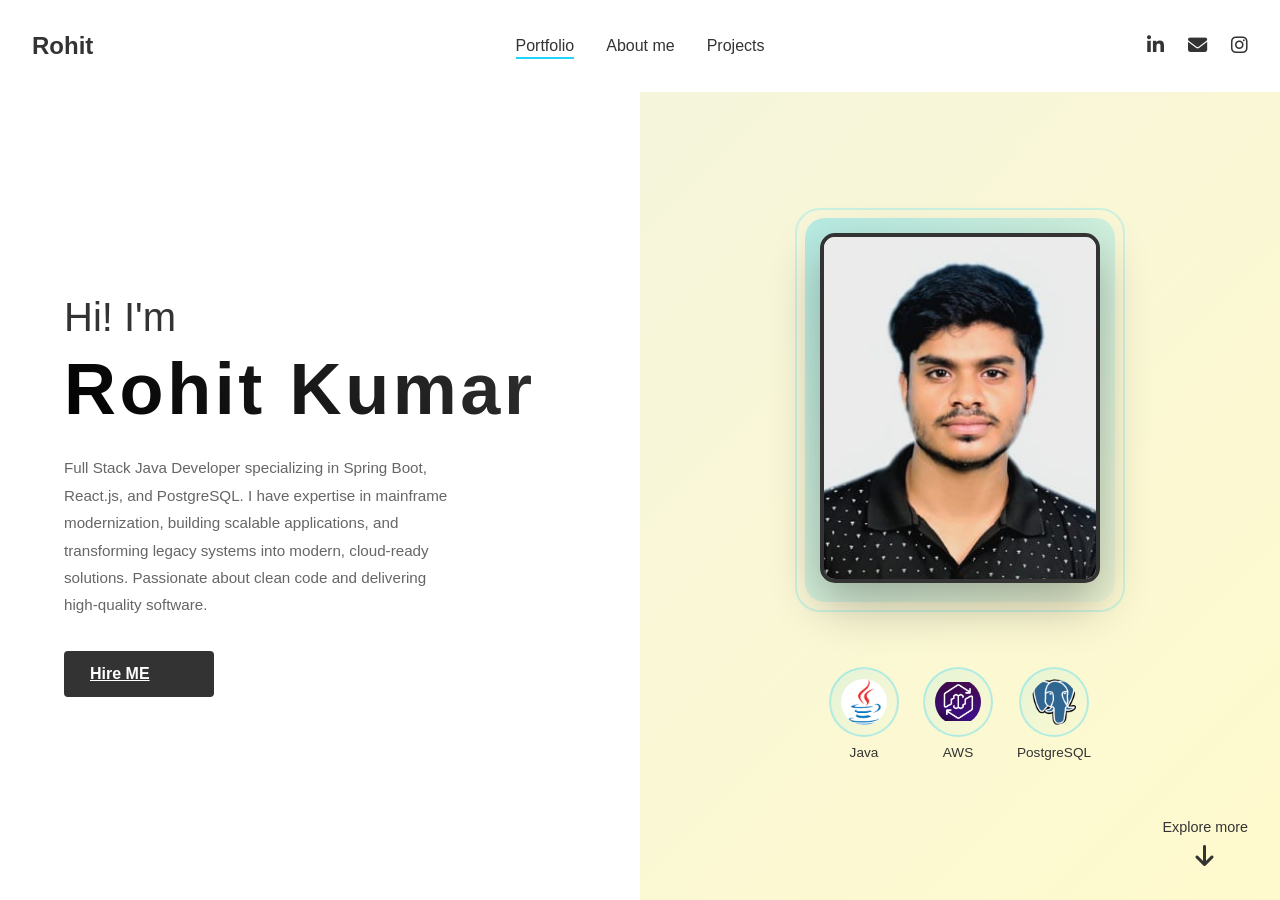
==== index.html @ 479e3df4 "Initial Commit First version with inital required information and one demo video" ====
<!DOCTYPE html>
<html lang="en">
<head>
    <meta charset="UTF-8">
    <meta name="viewport" content="width=device-width, initial-scale=1.0">
    <title>Rohit - Portfolio</title>
    <link rel="stylesheet" href="design/style.css">
    <link rel="stylesheet" href="https://cdnjs.cloudflare.com/ajax/libs/font-awesome/6.4.0/css/all.min.css">
</head>
<body>
    <div class="container">
        <!-- Header -->
        <header class="header">
            <div class="logo">Rohit</div>
            <nav class="navbar">
                <ul>
                    <li><a href="index.html" class="active">Portfolio</a></li>
                    <li><a href="html/about.html">About me</a></li>
                    <li><a href="html/projects.html">Projects</a></li>
                </ul>
            </nav>
            <div class="social-icons">
                <a href="https://linkedin.com/in/rohitcse14" target="_blank"><i class="fab fa-linkedin-in"></i></a>
                <a href="mailto:rkmr2003@gmail.com"><i class="fas fa-envelope"></i></a>
                <a href="https://www.instagram.com/_rohit_26k/" target="_blank"><i class="fab fa-instagram"></i></a>
            </div>
        </header>

        <!-- Main Content -->
        <main class="main-content">
            <section class="hero-section">
                <div class="hero-left">
                    <h1 class="greeting">Hi! I'm</h1>
                    <h2 class="name">Rohit Kumar</h2>
                    <p class="description">
                        Full Stack Java Developer specializing in Spring Boot, React.js, and PostgreSQL. I have expertise in mainframe modernization, building scalable applications, and transforming legacy systems into modern, cloud-ready solutions. Passionate about clean code and delivering high-quality software.
                    </p>
                    <a href="mailto:rkmr2003@gmail.com" class="hire-btn">Hire ME</a>
                </div>
                <div class="hero-right">
                    <div class="profile-image">
                        <img src="images/profile.jpg" alt="Rohit Kumar" class="profile-pic">
                    </div>
                    <div class="skills-bubbles">
                        <div class="skill-bubble">
                            <img src="images/java.png" alt="Java" class="bubble-icon">
                            <p>Java</p>
                        </div>
                        <div class="skill-bubble">
                            <img src="images/aws-transform.png" alt="AWS Transform" class="bubble-icon">
                            <p>AWS</p>
                        </div>
                        <div class="skill-bubble">
                            <img src="images/postgresql.png" alt="PostgreSQL" class="bubble-icon">
                            <p>PostgreSQL</p>
                        </div>
                    </div>
                </div>
            </section>

            <div class="explore-more" id="exploreMore">
                <p>Explore more</p>
                <i class="fas fa-arrow-down"></i>
            </div>
        </main>
    </div>

    <script src="js/script.js"></script>
</body>
</html>
---- design/style.css ----
* {
    margin: 0;
    padding: 0;
    box-sizing: border-box;
    scroll-behavior: smooth;
}

:root {
    --primary-color: #333;
    --secondary-color: #f5f5dc;
    --accent-color: #21d4fd;
    --text-color: #333;
    --light-bg: #ffffff;
}

html, body {
    height: 100%;
    font-family: 'Segoe UI', Tahoma, Geneva, Verdana, sans-serif;
    color: var(--text-color);
}

.container {
    display: flex;
    flex-direction: column;
    min-height: 100vh;
}

/* Header Styles */
.header {
    display: flex;
    justify-content: space-between;
    align-items: center;
    padding: 2rem;
    background-color: var(--light-bg);
    position: relative;
    z-index: 100;
}

.logo {
    font-size: 1.5rem;
    font-weight: bold;
    color: var(--text-color);
    min-width: 120px;
}

.navbar {
    flex: 1;
    display: flex;
    justify-content: center;
}

.navbar ul {
    list-style: none;
    display: flex;
    gap: 2rem;
}

.navbar a {
    text-decoration: none;
    color: var(--text-color);
    font-weight: 500;
    position: relative;
    transition: color 0.3s ease;
}

.navbar a::after {
    content: '';
    position: absolute;
    bottom: -5px;
    left: 0;
    width: 0;
    height: 2px;
    background-color: var(--accent-color);
    transition: width 0.3s ease;
}

.navbar a:hover::after,
.navbar a.active::after {
    width: 100%;
}

.social-icons {
    display: flex;
    gap: 1.5rem;
    min-width: 120px;
    justify-content: flex-end;
}

.social-icons a {
    color: var(--text-color);
    font-size: 1.2rem;
    text-decoration: none;
    transition: color 0.3s ease, transform 0.3s ease;
}

.social-icons a:hover {
    color: var(--accent-color);
    transform: translateY(-3px);
}

/* Main Content */
.main-content {
    flex: 1;
    display: flex;
    position: relative;
    overflow: hidden;
}

.hero-section {
    display: grid;
    grid-template-columns: 1fr 1fr;
    width: 100%;
    min-height: calc(100vh - 100px);
}

.hero-left {
    background-color: var(--light-bg);
    padding: 4rem;
    display: flex;
    flex-direction: column;
    justify-content: center;
    position: relative;
    z-index: 2;
}

.hero-right {
    background: linear-gradient(135deg, #f5f5dc 0%, #fffacd 100%);
    padding: 4rem;
    display: flex;
    flex-direction: column;
    justify-content: center;
    align-items: center;
    position: relative;
}

.greeting {
    font-size: 2.5rem;
    font-weight: 500;
    color: var(--text-color);
    margin-bottom: 0.5rem;
}

.name {
    font-size: 4.5rem;
    font-weight: bold;
    background: linear-gradient(45deg, #000, #333);
    -webkit-background-clip: text;
    -webkit-text-fill-color: transparent;
    background-clip: text;
    margin-bottom: 1.5rem;
    letter-spacing: 0.05em;
}

.description {
    font-size: 0.95rem;
    line-height: 1.8;
    color: #666;
    margin-bottom: 2rem;
    max-width: 400px;
}

.hire-btn {
    width: 150px;
    padding: 0.75rem 1.5rem;
    background-color: var(--primary-color);
    color: white;
    border: 2px solid var(--primary-color);
    border-radius: 4px;
    font-size: 1rem;
    font-weight: 600;
    cursor: pointer;
    transition: all 0.3s ease;
}

.hire-btn:hover {
    background-color: transparent;
    color: var(--primary-color);
}

/* Profile Image */
.profile-image {
    margin-bottom: 3rem;
    position: relative;
    display: inline-block;
}

.profile-pic {
    width: 280px;
    height: 350px;
    object-fit: cover;
    border-radius: 15px;
    box-shadow: 0 20px 50px rgba(0, 0, 0, 0.3);
    border: 4px solid var(--primary-color);
    transition: transform 0.3s ease, box-shadow 0.3s ease;
    position: relative;
    z-index: 2;
}

.profile-pic:hover {
    transform: translateY(-10px);
    box-shadow: 0 30px 70px rgba(0, 0, 0, 0.4);
}

.profile-image::before {
    content: '';
    position: absolute;
    top: -15px;
    left: -15px;
    right: -15px;
    bottom: -15px;
    background: linear-gradient(135deg, var(--accent-color), rgba(33, 212, 253, 0.2));
    border-radius: 20px;
    z-index: 1;
    opacity: 0.3;
}

.profile-image::after {
    content: '';
    position: absolute;
    top: -25px;
    left: -25px;
    right: -25px;
    bottom: -25px;
    border: 2px solid var(--accent-color);
    border-radius: 25px;
    opacity: 0.2;
    z-index: 0;
    animation: rotateBorder 8s linear infinite;
}

@keyframes rotateBorder {
    0% {
        transform: rotate(0deg);
    }
    100% {
        transform: rotate(360deg);
    }
}

/* Statistics */
.stats {
    display: flex;
    gap: 4rem;
    margin-top: 2rem;
}

.stat-item {
    text-align: center;
}

.stat-item h3 {
    font-size: 2.5rem;
    font-weight: bold;
    color: var(--primary-color);
    margin-bottom: 0.5rem;
}

.stat-item p {
    font-size: 0.9rem;
    color: #666;
}

/* Skills Bubbles */
.skills-bubbles {
    display: flex;
    justify-content: center;
    align-items: center;
    gap: 1.5rem;
    flex-wrap: wrap;
    margin-top: 2rem;
}

.skill-bubble {
    display: flex;
    flex-direction: column;
    align-items: center;
    gap: 0.5rem;
    transition: all 0.3s ease;
}

.bubble-icon {
    width: 70px;
    height: 70px;
    object-fit: contain;
    padding: 10px;
    background: linear-gradient(135deg, rgba(33, 212, 253, 0.1) 0%, rgba(255, 255, 255, 0) 100%);
    border-radius: 50%;
    border: 2px solid rgba(33, 212, 253, 0.3);
    transition: all 0.3s ease;
}

.skill-bubble:hover .bubble-icon {
    transform: scale(1.1) translateY(-5px);
    background: linear-gradient(135deg, rgba(33, 212, 253, 0.25) 0%, rgba(33, 212, 253, 0.1) 100%);
    border-color: var(--accent-color);
    box-shadow: 0 8px 20px rgba(33, 212, 253, 0.3);
}

.skill-bubble p {
    font-size: 0.85rem;
    color: var(--primary-color);
    font-weight: 500;
    text-align: center;
}

/* Explore More */
.explore-more {
    position: absolute;
    bottom: 2rem;
    right: 2rem;
    text-align: center;
    animation: bounce 2s infinite;
}

.explore-more p {
    font-size: 0.9rem;
    margin-bottom: 0.5rem;
    color: var(--text-color);
}

.explore-more i {
    font-size: 1.5rem;
    color: var(--text-color);
}

@keyframes bounce {
    0%, 100% {
        transform: translateY(0);
    }
    50% {
        transform: translateY(10px);
    }
}

/* Slide animations for page transitions */
@keyframes slideOutUp {
    0% {
        opacity: 1;
        transform: translateY(0);
    }
    100% {
        opacity: 0;
        transform: translateY(-100%);
    }
}

@keyframes slideInDown {
    0% {
        opacity: 0;
        transform: translateY(100%);
    }
    100% {
        opacity: 1;
        transform: translateY(0);
    }
}

@keyframes fadeOut {
    0% {
        opacity: 1;
    }
    100% {
        opacity: 0;
    }
}

/* Responsive Design */
/* About Page Styles */
.about-main {
    padding: 3rem 2rem;
    max-width: 1100px;
    margin: 0 auto;
    flex: 1;
    background: linear-gradient(135deg, 
        rgba(255, 255, 255, 1) 0%, 
        rgba(240, 248, 255, 0.5) 50%, 
        rgba(255, 245, 250, 0.3) 100%);
    position: relative;
}

.about-section {
    margin-bottom: 4rem;
    background: linear-gradient(135deg, rgba(255,255,255,0.9), rgba(245,250,255,0.95));
    padding: 2.5rem 2rem;
    border-radius: 20px;
    border: 1px solid rgba(33, 212, 253, 0.1);
    box-shadow: 0 10px 40px rgba(33, 212, 253, 0.08);
    transition: all 0.3s ease;
}

.about-section:hover {
    box-shadow: 0 15px 50px rgba(33, 212, 253, 0.12);
    border-color: rgba(33, 212, 253, 0.2);
}

.about-section:nth-child(odd) {
    background: linear-gradient(135deg, rgba(33, 212, 253, 0.05) 0%, rgba(255, 255, 255, 0.95) 100%);
}

.about-section:nth-child(even) {
    background: linear-gradient(135deg, rgba(255, 240, 245, 0.6) 0%, rgba(255, 255, 255, 0.95) 100%);
}

.about-section h1 {
    font-size: 3rem;
    color: var(--primary-color);
    margin-bottom: 2rem;
    position: relative;
    padding-bottom: 1rem;
}

.about-section h1::after {
    content: '';
    position: absolute;
    bottom: 0;
    left: 0;
    width: 100px;
    height: 4px;
    background: linear-gradient(90deg, var(--accent-color), transparent);
    border-radius: 2px;
}

.about-section h2 {
    font-size: 2rem;
    color: var(--primary-color);
    margin-bottom: 2rem;
    display: flex;
    align-items: center;
    gap: 1rem;
    position: relative;
}

.about-section h2 i {
    color: var(--accent-color);
    font-size: 2.2rem;
    background: rgba(33, 212, 253, 0.1);
    width: 50px;
    height: 50px;
    display: flex;
    align-items: center;
    justify-content: center;
    border-radius: 10px;
    transition: all 0.3s ease;
}

.about-section h2:hover i {
    background: var(--accent-color);
    color: white;
    transform: scale(1.1) rotate(5deg);
}

/* Intro Section */
.intro-section {
    background: linear-gradient(135deg, rgba(33, 212, 253, 0.2), rgba(100, 200, 255, 0.15)) !important;
    padding: 3rem;
    border-radius: 20px;
    border: 2px solid rgba(33, 212, 253, 0.4);
    backdrop-filter: blur(10px);
    box-shadow: 0 8px 32px rgba(33, 212, 253, 0.15);
    transition: all 0.3s ease;
}

.intro-section:hover {
    transform: translateY(-5px);
    box-shadow: 0 15px 50px rgba(33, 212, 253, 0.15);
    border-color: var(--accent-color);
}

.intro-content p {
    margin: 0.8rem 0;
    font-size: 1.05rem;
    color: #333;
    line-height: 1.6;
}

.intro-content p:first-child strong {
    font-size: 2rem;
    color: var(--primary-color);
    display: block;
    margin-bottom: 1rem;
}

.intro-content p i {
    color: var(--accent-color);
    margin-right: 0.75rem;
    width: 24px;
    font-weight: bold;
}

/* Objective Section */
.about-section > p {
    font-size: 1.1rem;
    line-height: 1.8;
    color: #333;
    background: linear-gradient(135deg, rgba(255,255,255,1) 0%, rgba(240,248,255,0.6) 100%);
    padding: 2.5rem;
    border-radius: 15px;
    border: 2px solid rgba(33, 212, 253, 0.15);
    border-left: 6px solid var(--accent-color);
    box-shadow: 0 8px 25px rgba(33, 212, 253, 0.1);
    transition: all 0.3s ease;
}

.about-section > p:hover {
    transform: translateY(-3px);
    box-shadow: 0 12px 35px rgba(33, 212, 253, 0.15);
    border-color: rgba(33, 212, 253, 0.25);
}

/* Skills Grid */
.skills-grid {
    display: grid;
    grid-template-columns: repeat(auto-fit, minmax(280px, 1fr));
    gap: 2rem;
}

.skill-category {
    background: linear-gradient(135deg, #ffffff 0%, #f0f8ff 100%);
    padding: 2rem;
    border-radius: 15px;
    border: 2px solid rgba(33, 212, 253, 0.15);
    transition: all 0.3s cubic-bezier(0.25, 0.46, 0.45, 0.94);
    box-shadow: 0 5px 25px rgba(33, 212, 253, 0.1);
    position: relative;
    overflow: hidden;
}

.skill-category::before {
    content: '';
    position: absolute;
    top: 0;
    right: -40px;
    width: 120px;
    height: 120px;
    background: radial-gradient(circle, rgba(33, 212, 253, 0.1), transparent);
    border-radius: 50%;
}

.skill-category:hover {
    transform: translateY(-10px);
    border-color: var(--accent-color);
    box-shadow: 0 15px 50px rgba(33, 212, 253, 0.25);
    background: linear-gradient(135deg, #f0f8ff, #ffffff);
}

.skill-category h3 {
    font-size: 1.3rem;
    color: var(--primary-color);
    margin-bottom: 1.5rem;
    display: flex;
    align-items: center;
}

.skill-category h3::before {
    content: '';
    display: inline-block;
    width: 8px;
    height: 8px;
    background: var(--accent-color);
    border-radius: 50%;
    margin-right: 0.75rem;
}

.skill-tags {
    display: flex;
    flex-wrap: wrap;
    gap: 0.7rem;
}

.skill-tag {
    display: inline-block;
    background: linear-gradient(135deg, #f0f0f0, #e8e8ff);
    color: var(--primary-color);
    padding: 0.6rem 1.2rem;
    border-radius: 25px;
    font-size: 0.9rem;
    font-weight: 500;
    border: 1.5px solid var(--accent-color);
    transition: all 0.3s ease;
    cursor: pointer;
    position: relative;
    overflow: hidden;
}

.skill-tag::before {
    content: '';
    position: absolute;
    top: 0;
    left: -100%;
    width: 100%;
    height: 100%;
    background: var(--accent-color);
    transition: left 0.3s ease;
    z-index: -1;
}

.skill-tag:hover {
    color: white;
    transform: translateY(-3px);
    box-shadow: 0 8px 15px rgba(33, 212, 253, 0.3);
}

.skill-tag:hover::before {
    left: 0;
}

/* Experience */
.experience-item {
    background: linear-gradient(135deg, #ffffff 0%, #f5faff 100%);
    padding: 2.5rem;
    border-radius: 15px;
    border: 2px solid rgba(33, 212, 253, 0.15);
    border-left: 6px solid var(--accent-color);
    box-shadow: 0 8px 30px rgba(33, 212, 253, 0.12);
    transition: all 0.3s ease;
    position: relative;
    overflow: hidden;
}

.experience-item::before {
    content: '';
    position: absolute;
    top: -50px;
    right: -50px;
    width: 200px;
    height: 200px;
    background: radial-gradient(circle, rgba(33, 212, 253, 0.1), transparent);
    border-radius: 50%;
}

.experience-item:hover {
    transform: translateY(-8px);
    box-shadow: 0 20px 60px rgba(33, 212, 253, 0.2);
    border-color: rgba(33, 212, 253, 0.3);
}

.exp-header {
    display: flex;
    justify-content: space-between;
    align-items: flex-start;
    margin-bottom: 1rem;
    gap: 1rem;
}

.exp-header h3 {
    font-size: 1.6rem;
    color: var(--primary-color);
    margin: 0;
    font-weight: 600;
}

.exp-date {
    color: white;
    background: var(--accent-color);
    font-weight: 600;
    font-size: 0.85rem;
    padding: 0.5rem 1rem;
    border-radius: 20px;
    white-space: nowrap;
    box-shadow: 0 4px 12px rgba(33, 212, 253, 0.4);
}

.exp-company {
    color: #666;
    margin-bottom: 1.5rem;
    font-size: 1rem;
    font-weight: 500;
    display: flex;
    align-items: center;
    gap: 0.5rem;
}

.exp-company::before {
    content: '▼';
    color: var(--accent-color);
    font-size: 0.7rem;
}

.exp-project {
    margin-bottom: 2rem;
    padding-bottom: 2rem;
    border-bottom: 1px dashed rgba(33, 212, 253, 0.2);
}

.exp-project:last-child {
    margin-bottom: 0;
    padding-bottom: 0;
    border-bottom: none;
}

.exp-project h4 {
    color: var(--primary-color);
    margin-bottom: 1rem;
    font-size: 1.1rem;
    display: flex;
    align-items: center;
    gap: 0.5rem;
}

.exp-project h4::before {
    content: '→';
    color: var(--accent-color);
    font-weight: bold;
    font-size: 1.2rem;
}

.exp-project ul {
    margin-left: 1.5rem;
    color: #555;
    line-height: 1.9;
}

.exp-project li {
    margin-bottom: 0.75rem;
    position: relative;
}

.exp-project li::before {
    content: '•';
    color: var(--accent-color);
    font-weight: bold;
    margin-right: 0.75rem;
}

/* Education */
.education-item {
    background: linear-gradient(135deg, #ffffff 0%, #e0f7ff 100%);
    padding: 2rem;
    border-radius: 15px;
    border: 2px solid rgba(33, 212, 253, 0.25);
    box-shadow: 0 8px 30px rgba(33, 212, 253, 0.15);
    transition: all 0.3s ease;
    position: relative;
    overflow: hidden;
}

.education-item::after {
    content: '';
    position: absolute;
    bottom: -30px;
    left: -30px;
    width: 150px;
    height: 150px;
    background: radial-gradient(circle, rgba(33, 212, 253, 0.08), transparent);
    border-radius: 50%;
}

.education-item:hover {
    transform: scale(1.02) translateY(-5px);
    box-shadow: 0 15px 50px rgba(33, 212, 253, 0.25);
    border-color: var(--accent-color);
}

.education-item h3 {
    color: var(--primary-color);
    margin-bottom: 0.75rem;
    font-size: 1.4rem;
}

.edu-details {
    color: #666;
    font-size: 1rem;
    line-height: 1.6;
}

/* Certifications and Achievements */
.cert-list,
.achievement-list {
    list-style: none;
    padding: 0;
}

.cert-list li,
.achievement-list li {
    padding: 1.2rem;
    color: #555;
    display: flex;
    align-items: flex-start;
    gap: 1rem;
    margin-bottom: 1rem;
    background: linear-gradient(135deg, rgba(255,255,255,1) 0%, rgba(240,248,255,0.8) 100%);
    border-radius: 12px;
    border-left: 5px solid var(--accent-color);
    border: 2px solid rgba(33, 212, 253, 0.15);
    border-left: 5px solid var(--accent-color);
    transition: all 0.3s ease;
    cursor: pointer;
    box-shadow: 0 4px 15px rgba(33, 212, 253, 0.08);
}

.cert-list li:hover,
.achievement-list li:hover {
    transform: translateX(8px) translateY(-2px);
    box-shadow: 0 12px 30px rgba(33, 212, 253, 0.2);
    background: linear-gradient(135deg, rgba(33,212,253,0.08) 0%, rgba(240,248,255,1) 100%);
    border-color: rgba(33, 212, 253, 0.3);
}

.cert-list i,
.achievement-list i {
    color: var(--accent-color);
    font-size: 1.3rem;
    flex-shrink: 0;
    margin-top: 0.2rem;
}

.cert-list li:last-child,
.achievement-list li:last-child {
    margin-bottom: 0;
}

/* Responsive Design */
@media (max-width: 768px) {
    .header {
        flex-wrap: wrap;
        padding: 1rem;
    }

    .navbar ul {
        flex-direction: column;
        gap: 1rem;
        width: 100%;
        margin: 1rem 0;
    }

    .hero-section {
        grid-template-columns: 1fr;
        min-height: auto;
    }

    .hero-left,
    .hero-right {
        padding: 2rem;
    }

    .greeting {
        font-size: 1.8rem;
    }

    .name {
        font-size: 2.5rem;
    }

    .description {
        font-size: 0.9rem;
    }

    .profile-pic {
        width: 200px;
        height: 250px;
    }

    .stats {
        flex-direction: column;
        gap: 1.5rem;
    }

    .social-icons {
        width: 100%;
        justify-content: center;
        margin-bottom: 1rem;
    }

    .skills-bubbles {
        gap: 1rem;
        margin-top: 1.5rem;
    }

    .bubble-icon {
        width: 60px;
        height: 60px;
    }

    .skill-bubble p {
        font-size: 0.8rem;
    }

    .explore-more {
        position: static;
        padding: 1rem;
    }

    .about-main {
        padding: 1.5rem;
    }

    .about-section h1 {
        font-size: 2rem;
    }

    .about-section h2 {
        font-size: 1.4rem;
    }

    .about-section h2 i {
        width: 40px;
        height: 40px;
        font-size: 1.8rem;
    }

    .intro-section {
        padding: 1.5rem;
    }

    .exp-header {
        flex-direction: column;
        align-items: flex-start;
    }

    .exp-date {
        margin-top: 0.5rem;
    }

    .skills-grid {
        grid-template-columns: 1fr;
    }

    .skill-category {
        padding: 1.5rem;
    }
}/* Projects Page Styles */
.projects-main {
    padding: 3rem 2rem;
    max-width: 1200px;
    margin: 0 auto;
    flex: 1;
    background: linear-gradient(135deg, 
        rgba(255, 255, 255, 1) 0%, 
        rgba(240, 248, 255, 0.5) 50%, 
        rgba(255, 245, 250, 0.3) 100%);
    position: relative;
}

.projects-header {
    text-align: center;
    margin-bottom: 4rem;
    background: linear-gradient(135deg, rgba(33, 212, 253, 0.1) 0%, rgba(255, 245, 250, 0.4) 100%);
    padding: 3rem 2rem;
    border-radius: 20px;
    border: 2px solid rgba(33, 212, 253, 0.15);
    box-shadow: 0 10px 40px rgba(33, 212, 253, 0.1);
}

.projects-header h1 {
    font-size: 3rem;
    color: var(--primary-color);
    margin-bottom: 1rem;
    position: relative;
    padding-bottom: 1rem;
}

.projects-header h1::after {
    content: '';
    position: absolute;
    bottom: 0;
    left: 50%;
    transform: translateX(-50%);
    width: 100px;
    height: 4px;
    background: linear-gradient(90deg, transparent, var(--accent-color), transparent);
    border-radius: 2px;
}

.projects-intro {
    font-size: 1.1rem;
    color: #333;
    max-width: 600px;
    margin: 0 auto;
    line-height: 1.6;
}

/* Project Items */
.project-item {
    margin-bottom: 5rem;
    padding: 3rem;
    background: linear-gradient(135deg, #ffffff 0%, #f5faff 100%);
    border-radius: 20px;
    box-shadow: 0 10px 40px rgba(33, 212, 253, 0.12);
    border: 2px solid rgba(33, 212, 253, 0.15);
    transition: all 0.3s ease;
    position: relative;
    overflow: hidden;
}

.project-item::before {
    content: '';
    position: absolute;
    top: -100px;
    right: -100px;
    width: 300px;
    height: 300px;
    background: radial-gradient(circle, rgba(33, 212, 253, 0.08), transparent);
    border-radius: 50%;
    pointer-events: none;
}

.project-item:hover {
    transform: translateY(-8px);
    box-shadow: 0 20px 60px rgba(33, 212, 253, 0.2);
    border-color: rgba(33, 212, 253, 0.3);
}

.project-content {
    display: grid;
    grid-template-columns: 1fr 1fr;
    gap: 3rem;
    align-items: center;
}

.project-info h2 {
    font-size: 2rem;
    color: var(--primary-color);
    margin-bottom: 1rem;
    display: flex;
    align-items: center;
    gap: 0.75rem;
}

.project-info h2 i {
    color: var(--accent-color);
    font-size: 2.2rem;
}

.project-type {
    display: flex;
    flex-wrap: wrap;
    gap: 0.75rem;
    margin-bottom: 1.5rem;
}

.badge {
    display: inline-block;
    background: linear-gradient(135deg, var(--accent-color), rgba(33, 212, 253, 0.7));
    color: white;
    padding: 0.5rem 1rem;
    border-radius: 20px;
    font-size: 0.85rem;
    font-weight: 600;
    box-shadow: 0 4px 12px rgba(33, 212, 253, 0.3);
}

.project-description {
    font-size: 1rem;
    line-height: 1.8;
    color: #333;
    margin-bottom: 2rem;
}

.project-tagline {
    font-size: 1.05rem;
    font-style: italic;
    color: var(--accent-color);
    margin-bottom: 1.5rem;
    font-weight: 500;
    padding-bottom: 1rem;
    border-bottom: 2px solid rgba(33, 212, 253, 0.2);
}

.project-features {
    background: linear-gradient(135deg, rgba(33, 212, 253, 0.08) 0%, rgba(240, 248, 255, 0.6) 100%);
    padding: 1.5rem;
    border-radius: 12px;
    margin-bottom: 2rem;
    border: 2px solid rgba(33, 212, 253, 0.15);
    border-left: 5px solid var(--accent-color);
    box-shadow: 0 4px 15px rgba(33, 212, 253, 0.1);
    transition: all 0.3s ease;
}

.project-features:hover {
    box-shadow: 0 8px 25px rgba(33, 212, 253, 0.15);
    border-color: rgba(33, 212, 253, 0.25);
}

.project-features h4 {
    color: var(--primary-color);
    margin-bottom: 1rem;
    font-size: 1rem;
    display: flex;
    align-items: center;
    gap: 0.5rem;
}

.project-features h4 i {
    color: var(--accent-color);
}

.features-list {
    list-style: none;
    padding: 0;
    margin: 0;
}

.features-list li {
    padding: 0.6rem 0;
    color: #333;
    display: flex;
    align-items: center;
    gap: 0.75rem;
    font-size: 0.95rem;
    line-height: 1.6;
}

.features-list li::before {
    content: '✓';
    color: var(--accent-color);
    font-weight: bold;
    font-size: 1.1rem;
    flex-shrink: 0;
}\n\n.project-tech h4 {
    color: var(--primary-color);
    margin-bottom: 1rem;
    font-size: 1rem;
    display: flex;
    align-items: center;
    gap: 0.5rem;
}

.project-tech h4 i {
    color: var(--accent-color);
}

.project-tech {
    margin-top: 3rem;
}

.tech-list {
    display: flex;
    flex-wrap: wrap;
    gap: 0.5rem;
}

.tech-tag {
    display: inline-block;
    background: #f0f0f0;
    color: var(--primary-color);
    padding: 0.5rem 0.8rem;
    border-radius: 8px;
    font-size: 0.9rem;
    border: 1px solid var(--accent-color);
    transition: all 0.3s ease;
}

.tech-tag:hover {
    background: var(--accent-color);
    color: white;
    transform: translateY(-2px);
    box-shadow: 0 4px 12px rgba(33, 212, 253, 0.3);
}

/* Video Styling */
.project-video {
    position: relative;
}

.video-wrapper {
    position: relative;
    width: 100%;
    border-radius: 15px;
    overflow: hidden;
    box-shadow: 0 15px 50px rgba(33, 212, 253, 0.2);
    border: 2px solid rgba(33, 212, 253, 0.2);
    background: linear-gradient(135deg, #f0f8ff, #fff5f0);
}

.project-video-player {
    width: 100%;
    height: auto;
    display: block;
    transition: transform 0.3s ease;
}

.video-wrapper:hover .project-video-player {
    transform: scale(1.02);
}

.video-overlay {
    position: absolute;
    top: 0;
    left: 0;
    right: 0;
    bottom: 0;
    background: radial-gradient(circle at 30% 30%, rgba(33, 212, 253, 0.1), transparent);
    pointer-events: none;
    border-radius: 15px;
}

.video-caption {
    text-align: center;
    margin-top: 1rem;
    color: #333;
    font-size: 0.95rem;
    font-weight: 500;
}

/* Coming Soon Section */
.projects-coming {
    text-align: center;
    padding: 3rem;
    margin-top: 4rem;
}

.coming-card {
    background: linear-gradient(135deg, rgba(33, 212, 253, 0.15) 0%, rgba(255, 240, 245, 0.6) 100%);
    padding: 3rem;
    border-radius: 15px;
    border: 2px solid rgba(33, 212, 253, 0.25);
    box-shadow: 0 10px 40px rgba(33, 212, 253, 0.12);
    transition: all 0.3s ease;
    backdrop-filter: blur(10px);
}

.coming-card:hover {
    transform: translateY(-5px);
    box-shadow: 0 15px 50px rgba(33, 212, 253, 0.2);
    border-color: rgba(33, 212, 253, 0.4);
}

.coming-card i {
    font-size: 3rem;
    color: var(--accent-color);
    margin-bottom: 1rem;
    display: block;
}

.coming-card h3 {
    font-size: 1.8rem;
    color: var(--primary-color);
    margin-bottom: 0.75rem;
}

.coming-card p {
    color: #333;
    font-size: 1rem;
}

/* Responsive Design for Projects */
@media (max-width: 768px) {
    .projects-main {
        padding: 1.5rem;
    }

    .projects-header h1 {
        font-size: 2rem;
    }

    .project-item {
        padding: 1.5rem;
    }

    .project-content {
        grid-template-columns: 1fr;
        gap: 2rem;
    }

    .project-info h2 {
        font-size: 1.5rem;
    }

    .project-type {
        flex-direction: column;
        align-items: flex-start;
    }

    .badge {
        width: 100%;
        text-align: center;
    }

    .tech-list {
        flex-direction: column;
    }

    .tech-tag {
        width: 100%;
        text-align: center;
    }
}
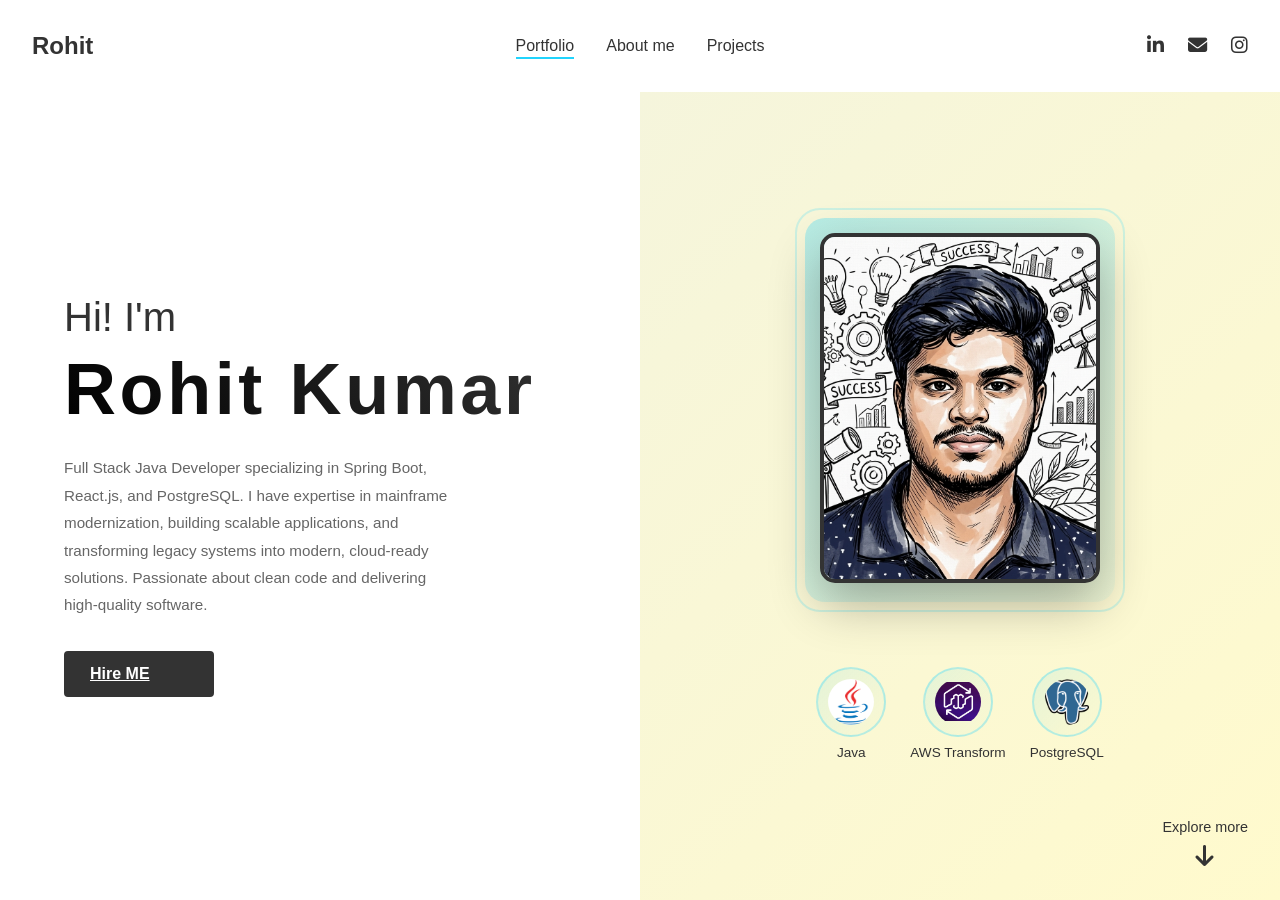
==== commit 6fff3a1c: "Changed some UI Changes done in UI to show AWS Transform instead of AWS." ====
--- a/index.html
+++ b/index.html
@@ -48,7 +48,7 @@
                         </div>
                         <div class="skill-bubble">
                             <img src="images/aws-transform.png" alt="AWS Transform" class="bubble-icon">
-                            <p>AWS</p>
+                            <p>AWS Transform</p>
                         </div>
                         <div class="skill-bubble">
                             <img src="images/postgresql.png" alt="PostgreSQL" class="bubble-icon">
--- a/design/style.css
+++ b/design/style.css
@@ -431,16 +431,22 @@
 }
 
 .about-section h2 i {
-    color: var(--accent-color);
+    color: white;
     font-size: 2.2rem;
-    background: rgba(33, 212, 253, 0.1);
+    background: var(--accent-color);
     width: 50px;
     height: 50px;
-    display: flex;
+    min-width: 50px;
+    min-height: 50px;
+    display: inline-flex;
     align-items: center;
     justify-content: center;
     border-radius: 10px;
     transition: all 0.3s ease;
+    flex-shrink: 0;
+    line-height: 1;
+    font-weight: 900;
+    font-style: normal;
 }
 
 .about-section h2:hover i {
@@ -466,6 +472,16 @@
     border-color: var(--accent-color);
 }
 
+.intro-wrapper {
+    display: flex;
+    align-items: center;
+    gap: 3rem;
+}
+
+.intro-content {
+    flex: 1;
+}
+
 .intro-content p {
     margin: 0.8rem 0;
     font-size: 1.05rem;
@@ -485,6 +501,19 @@
     margin-right: 0.75rem;
     width: 24px;
     font-weight: bold;
+}
+
+.intro-image {
+    flex-shrink: 0;
+}
+
+.intro-image .profile-image {
+    width: 300px;
+    height: auto;
+    border-radius: 15px;
+    box-shadow: 0 20px 50px rgba(0, 0, 0, 0.3);
+    border: 4px solid var(--primary-color);
+    display: block;
 }
 
 /* Objective Section */
